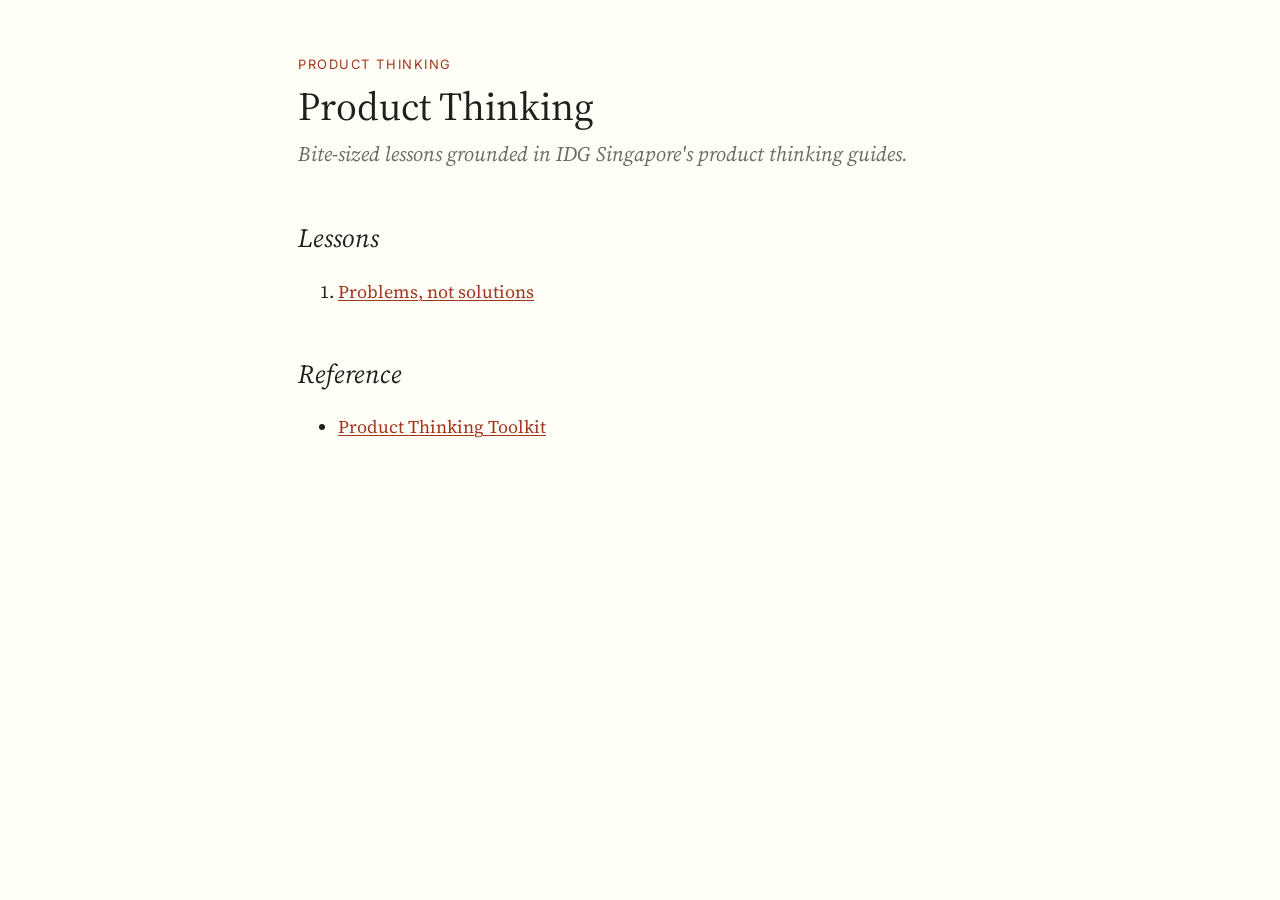
==== index.html @ 07006e02 "Add index page for GitHub Pages Co-Authored-By: Claude Opus 5.5 (1M context) <noreply@anthropic.com>" ====
<!doctype html>
<html lang="en">
<head>
<meta charset="utf-8">
<meta name="viewport" content="width=device-width, initial-scale=1">
<title>Product Thinking</title>
<link rel="stylesheet" href="assets/style.css">
</head>
<body>
<main>
<p class="kicker">Product Thinking</p>
<h1>Product Thinking</h1>
<p class="subtitle">Bite-sized lessons grounded in IDG Singapore's product thinking guides.</p>

<h2>Lessons</h2>
<ol>
  <li><a href="lessons/0001-problems-not-solutions.html">Problems, not solutions</a></li>
</ol>

<h2>Reference</h2>
<ul>
  <li><a href="reference/toolkit.html">Product Thinking Toolkit</a></li>
</ul>
</main>
</body>
</html>
---- assets/style.css ----
/* Shared course stylesheet — Tufte-inspired. Every lesson and reference doc links this. */
@import url("https://fonts.googleapis.com/css2?family=Source+Serif+4:ital,opsz,wght@0,8..60,400;0,8..60,600;1,8..60,400&family=Inter:wght@400;600&display=swap");

:root {
  --bg: #fffff8;
  --ink: #1f1f1c;
  --muted: #6b6b63;
  --rule: #d9d6c8;
  --accent: #a3361f;      /* muted brick red */
  --accent-soft: #f4e6df;
  --good: #2e6b3a;
  --good-soft: #e3efe4;
  --bad: #9a2a2a;
  --bad-soft: #f5e1e1;
  --panel: #f5f3e8;
  --measure: 38rem;
}
@media (prefers-color-scheme: dark) {
  :root:not([data-theme="light"]) {
    --bg: #1b1a17; --ink: #e8e5da; --muted: #a09d91; --rule: #3a3833;
    --accent: #e08a6d; --accent-soft: #3a2a24; --good: #8cc59a; --good-soft: #22332a;
    --bad: #e39a9a; --bad-soft: #3a2424; --panel: #25241f;
  }
}
:root[data-theme="dark"] {
  --bg: #1b1a17; --ink: #e8e5da; --muted: #a09d91; --rule: #3a3833;
  --accent: #e08a6d; --accent-soft: #3a2a24; --good: #8cc59a; --good-soft: #22332a;
  --bad: #e39a9a; --bad-soft: #3a2424; --panel: #25241f;
}

* { box-sizing: border-box; }
html { font-size: 18px; }
body {
  margin: 0; background: var(--bg); color: var(--ink);
  font-family: "Source Serif 4", Georgia, serif; line-height: 1.6;
  padding: 3rem 16px 5rem;
}
main { max-width: var(--measure); margin: 0 auto; }

.kicker { font-family: Inter, system-ui, sans-serif; font-size: .72rem; letter-spacing: .12em;
  text-transform: uppercase; color: var(--accent); margin: 0 0 .5rem; }
h1 { font-weight: 400; font-size: 2.2rem; line-height: 1.15; margin: 0 0 .5rem; }
.subtitle { font-style: italic; color: var(--muted); font-size: 1.15rem; margin: 0 0 2rem; }
h2 { font-weight: 400; font-style: italic; font-size: 1.45rem; margin: 2.6rem 0 .6rem; }
h3 { font-weight: 600; font-size: 1rem; margin: 1.6rem 0 .3rem; }
p, li { hyphens: auto; }
a { color: var(--accent); text-decoration-thickness: 1px; text-underline-offset: 2px; }
hr { border: 0; border-top: 1px solid var(--rule); margin: 2.5rem 0; }
.muted { color: var(--muted); }
.small { font-size: .85rem; }

/* Meta strip */
.meta { font-family: Inter, system-ui, sans-serif; font-size: .78rem; color: var(--muted);
  display: flex; flex-wrap: wrap; gap: .4rem 1.2rem; border-top: 1px solid var(--rule);
  border-bottom: 1px solid var(--rule); padding: .6rem 0; margin-bottom: 2rem; }

/* Pull quote from a source */
blockquote { margin: 1.4rem 0; padding: 0 0 0 1.1rem; border-left: 3px solid var(--accent);
  font-style: italic; }
blockquote cite { display: block; font-style: normal; font-size: .8rem; color: var(--muted); margin-top: .3rem; }

/* Tables */
table { width: 100%; border-collapse: collapse; margin: 1.2rem 0; font-size: .92rem; }
th { text-align: left; font-weight: 600; border-bottom: 1.5px solid var(--ink); padding: .35rem .5rem .35rem 0; }
td { border-bottom: 1px solid var(--rule); padding: .45rem .5rem .45rem 0; vertical-align: top; }
.table-wrap { overflow-x: auto; }

/* Callouts */
.callout { background: var(--panel); border-radius: 4px; padding: 1rem 1.2rem; margin: 1.5rem 0; }
.callout > :first-child { margin-top: 0; } .callout > :last-child { margin-bottom: 0; }
.callout .label { font-family: Inter, system-ui, sans-serif; font-size: .7rem; letter-spacing: .1em;
  text-transform: uppercase; color: var(--accent); display: block; margin-bottom: .3rem; }

/* Numbered principles */
ol.principles { counter-reset: p; list-style: none; padding: 0; }
ol.principles li { counter-increment: p; position: relative; padding-left: 2.2rem; margin: .8rem 0; }
ol.principles li::before { content: counter(p); position: absolute; left: 0; top: -.1rem;
  font-size: 1.5rem; color: var(--accent); font-style: italic; }

/* Buttons (quiz/reveal) */
button, .btn { font-family: Inter, system-ui, sans-serif; font-size: .85rem; cursor: pointer;
  background: transparent; color: var(--ink); border: 1px solid var(--rule); border-radius: 4px;
  padding: .45rem .9rem; }
button:hover { border-color: var(--ink); }
button:focus-visible { outline: 2px solid var(--accent); outline-offset: 2px; }

/* Quiz */
.quiz { border-top: 1px solid var(--rule); padding: 1rem 0; }
.quiz .q { margin: 0 0 .6rem; }
.quiz .choices { display: flex; flex-wrap: wrap; gap: .5rem; }
.quiz button.correct { background: var(--good-soft); border-color: var(--good); color: var(--good); }
.quiz button.wrong { background: var(--bad-soft); border-color: var(--bad); color: var(--bad); }
.quiz .feedback { font-size: .9rem; margin: .6rem 0 0; min-height: 1em; }
.quiz .feedback:empty { display: none; }
.score { font-family: Inter, system-ui, sans-serif; font-size: .85rem; color: var(--muted); }

/* Reveal (write-then-compare) */
.reveal textarea { width: 100%; min-height: 6rem; font: inherit; font-size: .95rem; padding: .6rem;
  background: var(--bg); color: var(--ink); border: 1px solid var(--rule); border-radius: 4px; }
.reveal .answer { display: none; margin-top: 1rem; }
.reveal.open .answer { display: block; }

/* Nav footer */
.nav { font-family: Inter, system-ui, sans-serif; font-size: .82rem; display: flex; justify-content: space-between;
  gap: 1rem; flex-wrap: wrap; margin-top: 3rem; border-top: 1px solid var(--rule); padding-top: 1rem; }

@media print {
  body { background: #fff; color: #000; padding: 0; font-size: 11pt; }
  button, .reveal textarea, .nav { display: none !important; }
  .reveal .answer { display: block !important; }
  a { color: #000; }
  .callout { border: 1px solid #ccc; background: none; }
}
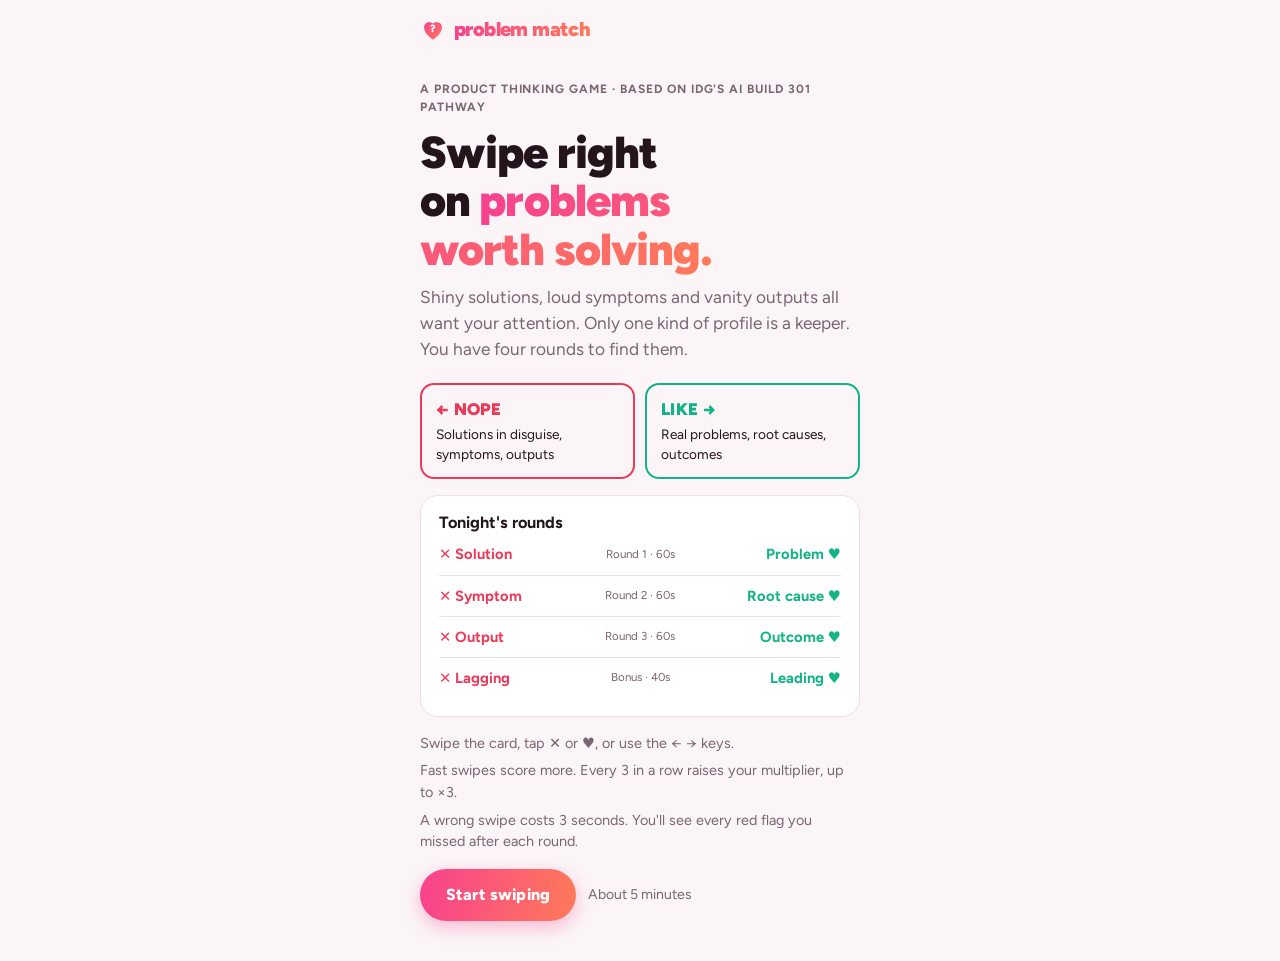
==== commit d5f8489f: "Publish Problem Match game as the GitHub Pages front page Co-Authored-By: Claude Opus 5.5 (1M contex" ====
--- a/index.html
+++ b/index.html
@@ -2,25 +2,663 @@
 <html lang="en">
 <head>
 <meta charset="utf-8">
-<meta name="viewport" content="width=device-width, initial-scale=1">
-<title>Product Thinking</title>
-<link rel="stylesheet" href="assets/style.css">
+<meta name="viewport" content="width=device-width,initial-scale=1,viewport-fit=cover">
+<title>Problem Match</title>
+<link rel="preconnect" href="https://fonts.googleapis.com">
+<link rel="preconnect" href="https://fonts.gstatic.com" crossorigin>
+<link rel="stylesheet" href="https://fonts.googleapis.com/css2?family=Figtree:ital,wght@0,400;0,500;0,700;0,800;0,900;1,800;1,900&display=swap">
+<style>
+:root{color-scheme:light;box-sizing:border-box;padding-top:env(safe-area-inset-top,0px);padding-bottom:env(safe-area-inset-bottom,0px)}
+html{scroll-padding-top:env(safe-area-inset-top,0px)}
+body{margin:0;padding:0}
+img{max-width:100%}
+[hidden]:not([hidden=until-found i]){display:none!important}
+</style>
+<style>
+:root{
+  --bg:#FBF5F7; --surface:#FFFFFF; --ink:#24141C; --muted:#7A6570; --rule:#EFDFE5;
+  --brand1:#F7418F; --brand2:#FF7A59; --on-brand:#FFFFFF;
+  --nope:#EB3B5A; --like:#12B386;
+  --shadow:0 2px 6px rgba(60,20,40,.08), 0 16px 36px rgba(60,20,40,.14);
+  --btn-bg:#FFFFFF;
+  --font:"Figtree", "Segoe UI", system-ui, -apple-system, sans-serif;
+}
+@media (prefers-color-scheme: dark){
+  :root:not([data-theme="light"]){
+    color-scheme:dark;
+    --bg:#140D12; --surface:#201720; --ink:#F5EAF0; --muted:#B49DA9; --rule:#382833;
+    --nope:#FF6680; --like:#3DDBA8;
+    --shadow:0 2px 6px rgba(0,0,0,.35), 0 16px 36px rgba(0,0,0,.45);
+    --btn-bg:#261C25;
+  }
+}
+:root[data-theme="dark"]{
+  color-scheme:dark;
+  --bg:#140D12; --surface:#201720; --ink:#F5EAF0; --muted:#B49DA9; --rule:#382833;
+  --nope:#FF6680; --like:#3DDBA8;
+  --shadow:0 2px 6px rgba(0,0,0,.35), 0 16px 36px rgba(0,0,0,.45);
+  --btn-bg:#261C25;
+}
+
+*{box-sizing:border-box}
+html,body{min-height:100%}
+body{background:var(--bg); color:var(--ink); font-family:var(--font); font-size:16px; line-height:1.5; padding-inline:16px}
+.app{max-width:440px; margin:0 auto; padding-block:14px 40px; display:grid; gap:14px}
+h1,h2,h3{line-height:1.08; margin:0; text-wrap:balance; letter-spacing:-.02em}
+h1{font-size:clamp(2.1rem,8.5vw,2.8rem); font-weight:900}
+h2{font-size:clamp(1.6rem,6.5vw,2rem); font-weight:800}
+h3{font-size:1.02rem; font-weight:700; letter-spacing:0}
+p{margin:0}
+a{color:var(--brand1)}
+button{font:inherit; cursor:pointer; color:inherit}
+:focus-visible{outline:3px solid var(--brand1); outline-offset:3px}
+.muted{color:var(--muted)}
+.grad-text{background:linear-gradient(100deg,var(--brand1),var(--brand2)); -webkit-background-clip:text; background-clip:text; color:transparent}
+.eyebrow{font-size:.75rem; font-weight:700; letter-spacing:.08em; text-transform:uppercase; color:var(--muted)}
+
+.btn{border:0; background:linear-gradient(100deg,var(--brand1),var(--brand2)); color:var(--on-brand); padding:14px 26px; border-radius:999px; font-weight:800; font-size:1rem; letter-spacing:.01em; box-shadow:0 6px 18px color-mix(in srgb, var(--brand1) 35%, transparent)}
+.btn.ghost{background:transparent; color:var(--brand1); box-shadow:none; border:2px solid var(--brand1); padding:12px 22px}
+.row{display:flex; gap:12px; flex-wrap:wrap; align-items:center}
+
+/* ---------- top bar ---------- */
+.topbar{display:flex; align-items:center; justify-content:space-between; gap:10px}
+.logo{display:flex; align-items:center; gap:8px; font-weight:900; font-size:1.25rem; letter-spacing:-.03em}
+.logo svg{width:26px; height:26px; flex:none}
+.hud-stats{display:flex; gap:12px; font-size:.85rem; font-variant-numeric:tabular-nums; color:var(--muted); font-weight:500}
+.hud-stats b{color:var(--ink); font-weight:800}
+.streak.hot b{color:var(--brand1)}
+.hud{display:grid; gap:8px}
+.hud-round{font-size:.82rem; font-weight:700; color:var(--muted)}
+.timer{height:5px; background:var(--rule); border-radius:999px; overflow:hidden}
+.timer i{display:block; height:100%; width:100%; background:linear-gradient(90deg,var(--brand1),var(--brand2)); transform-origin:left}
+.timer.low i{background:var(--nope)}
+
+/* ---------- screens ---------- */
+.screen{display:grid; gap:16px}
+.panel{background:var(--surface); border:1px solid var(--rule); border-radius:18px; padding:18px; display:grid; gap:12px}
+
+.splash{display:grid; gap:12px; padding-block:22px 4px}
+.splash .lede{font-size:1.08rem; color:var(--muted)}
+.howto{display:grid; grid-template-columns:1fr 1fr; gap:10px}
+.howto div{border-radius:14px; padding:12px 14px; display:grid; gap:2px; border:2px solid currentColor}
+.howto .n{color:var(--nope)} .howto .l{color:var(--like)}
+.howto b{font-weight:900; font-size:1.05rem; letter-spacing:.02em}
+.howto span{color:var(--ink); font-size:.85rem}
+.pairs{list-style:none; margin:0; padding:0; display:grid}
+.pairs li{display:grid; grid-template-columns:1fr auto 1fr; gap:8px; align-items:center; padding:9px 0; border-top:1px solid var(--rule); font-size:.92rem}
+.pairs li:first-child{border-top:0; padding-top:0}
+.pairs .nv{color:var(--nope); font-weight:700}
+.pairs .lv{color:var(--like); font-weight:700; text-align:right}
+.pairs .t{font-size:.72rem; color:var(--muted); text-align:center; white-space:nowrap}
+.rules{list-style:none; margin:0; padding:0; display:grid; gap:6px; font-size:.9rem; color:var(--muted)}
+
+.intro{display:grid; gap:12px; padding-block:10px 0}
+.sides{display:grid; grid-template-columns:1fr 1fr; gap:10px}
+.side{border-radius:16px; padding:14px; display:grid; gap:4px; border:2px solid currentColor}
+.side.n{color:var(--nope)} .side.l{color:var(--like)}
+.side .k{font-size:.72rem; font-weight:800; letter-spacing:.1em}
+.side b{font-size:1.2rem; font-weight:900}
+.side span{color:var(--ink); font-size:.86rem}
+.context{font-size:.92rem; padding:10px 14px; border-radius:14px; background:var(--surface); border:1px dashed var(--rule)}
+
+/* ---------- deck + profile cards ---------- */
+.deck{position:relative; height:clamp(380px, 62vh, 480px); touch-action:pan-y}
+.card{position:absolute; inset:0; border-radius:20px; overflow:hidden; box-shadow:var(--shadow); user-select:none; -webkit-user-select:none; background:#2a1a24; color:#fff}
+.card.next{transform:scale(.95) translateY(12px); filter:brightness(.85)}
+.card.top{cursor:grab; will-change:transform}
+.card.top.dragging{cursor:grabbing}
+.photo{position:absolute; inset:0}
+.photo .emoji{position:absolute; left:50%; top:34%; transform:translate(-50%,-50%); font-size:clamp(88px, 26vw, 120px); line-height:1; filter:drop-shadow(0 10px 18px rgba(0,0,0,.25))}
+.photo::after{content:""; position:absolute; inset:0; background:radial-gradient(120% 70% at 50% 25%, rgba(255,255,255,.18), transparent 60%)}
+.bars{position:absolute; top:10px; left:12px; right:12px; display:flex; gap:4px; z-index:2}
+.bars i{flex:1; height:3px; border-radius:2px; background:rgba(255,255,255,.35)}
+.bars i.on{background:#fff}
+.info{position:absolute; left:0; right:0; bottom:0; padding:60px 18px 18px; background:linear-gradient(to top, rgba(18,8,14,.92) 0%, rgba(18,8,14,.78) 55%, rgba(18,8,14,0) 100%); display:grid; gap:6px; z-index:1}
+.info .name{font-size:clamp(1.5rem,6.2vw,1.85rem); font-weight:900; letter-spacing:-.02em; line-height:1.1; text-wrap:balance}
+.info .job{font-size:.88rem; font-weight:500; opacity:.88; display:flex; gap:6px; align-items:center}
+.info .job svg{width:14px; height:14px; flex:none; opacity:.9}
+.info .bio{font-size:1rem; line-height:1.4}
+.tags{display:flex; flex-wrap:wrap; gap:6px; margin-top:2px}
+.tags span{font-size:.75rem; font-weight:700; padding:3px 9px; border-radius:999px; background:rgba(255,255,255,.16); border:1px solid rgba(255,255,255,.22)}
+.stamp{position:absolute; top:44px; z-index:3; display:grid; justify-items:center; font-weight:900; font-size:2.2rem; letter-spacing:.06em; border:4px solid currentColor; border-radius:10px; padding:0 12px 4px; line-height:1.1; opacity:0; pointer-events:none; background:rgba(0,0,0,.1)}
+.stamp small{font-size:.7rem; letter-spacing:.12em; text-transform:uppercase; font-weight:800}
+.stamp.like{left:20px; color:#3DEBB0; transform:rotate(-14deg)}
+.stamp.nope{right:20px; color:#FF5C7A; transform:rotate(14deg)}
+
+.match{position:absolute; inset:0; z-index:4; display:grid; place-items:center; pointer-events:none; opacity:0; transition:opacity .15s}
+.match.show{opacity:1}
+.match div{text-align:center; transform:scale(.9); transition:transform .3s cubic-bezier(.3,1.6,.5,1)}
+.match.show div{transform:scale(1)}
+.match b{display:block; font-size:clamp(2.4rem,11vw,3.4rem); font-weight:900; font-style:italic; letter-spacing:-.03em; line-height:1; background:linear-gradient(100deg,#FFD1E3,#fff 40%,#FFD9C9); -webkit-background-clip:text; background-clip:text; color:transparent; filter:drop-shadow(0 4px 14px rgba(247,65,143,.6))}
+.match span{display:inline-block; margin-top:8px; font-weight:800; color:#fff; background:linear-gradient(100deg,var(--brand1),var(--brand2)); padding:4px 12px; border-radius:999px; font-size:.9rem; font-variant-numeric:tabular-nums}
+.match-bg{position:absolute; inset:0; border-radius:20px; background:rgba(20,8,14,.55)}
+
+.toast{position:absolute; left:50%; top:14px; transform:translate(-50%,-6px); z-index:5; font-size:.9rem; font-weight:800; padding:8px 14px; border-radius:999px; background:var(--surface); box-shadow:var(--shadow); white-space:nowrap; opacity:0; transition:opacity .15s, transform .25s; font-variant-numeric:tabular-nums}
+.toast.show{opacity:1; transform:translate(-50%,0)}
+.toast.good{color:var(--like)} .toast.bad{color:var(--nope)}
+
+.actions{display:flex; justify-content:center; align-items:center; gap:28px; padding-top:4px}
+.round-btn{width:68px; height:68px; border-radius:50%; border:0; background:var(--btn-bg); box-shadow:var(--shadow); display:grid; place-items:center; transition:transform .12s}
+.round-btn:active{transform:scale(.92)}
+.round-btn svg{width:30px; height:30px}
+.round-btn.n{color:var(--nope)} .round-btn.l{color:var(--like)}
+.act{display:grid; justify-items:center; gap:6px}
+.act small{font-size:.75rem; font-weight:800; letter-spacing:.04em}
+.act.n small{color:var(--nope)} .act.l small{color:var(--like)}
+
+/* ---------- summary / final ---------- */
+.stats{display:grid; grid-template-columns:repeat(3,1fr); gap:10px}
+.stat{background:var(--surface); border:1px solid var(--rule); border-radius:16px; padding:12px; display:grid; gap:0}
+.stat .eyebrow{font-size:.66rem}
+.stat b{font-size:1.5rem; font-weight:900; font-variant-numeric:tabular-nums}
+.lesson{font-size:.98rem; padding:14px 16px; border-radius:16px; background:color-mix(in srgb, var(--brand1) 9%, var(--surface)); border:1px solid color-mix(in srgb, var(--brand1) 25%, var(--rule))}
+.review-group{display:grid; gap:0}
+.review-group h3{padding-bottom:8px}
+.review-group h3 small{display:block; font-weight:500; font-size:.82rem; color:var(--muted)}
+.review{list-style:none; margin:0; padding:0; display:grid}
+.review li{display:grid; grid-template-columns:40px 1fr; gap:4px 12px; padding:10px 0; border-top:1px solid var(--rule)}
+.review .av{grid-row:span 3; width:40px; height:40px; border-radius:50%; display:grid; place-items:center; font-size:20px}
+.review .q{font-weight:800}
+.review .a{font-size:.78rem; font-weight:800}
+.review .a.like{color:var(--like)} .review .a.nope{color:var(--nope)}
+.review .w{font-size:.88rem; color:var(--muted)}
+.verdict{display:grid; gap:8px; padding-block:16px 0}
+.verdict .quip{font-size:1.05rem; color:var(--muted)}
+.learned{list-style:none; margin:0; padding:0; display:grid; gap:12px}
+.learned li{display:grid; gap:2px; font-size:.92rem}
+footer{font-size:.8rem; color:var(--muted); padding-top:12px; border-top:1px solid var(--rule)}
+
+@media (prefers-reduced-motion:reduce){ *{transition:none!important; animation:none!important} }
+</style>
 </head>
 <body>
-<main>
-<p class="kicker">Product Thinking</p>
-<h1>Product Thinking</h1>
-<p class="subtitle">Bite-sized lessons grounded in IDG Singapore's product thinking guides.</p>
-
-<h2>Lessons</h2>
-<ol>
-  <li><a href="lessons/0001-problems-not-solutions.html">Problems, not solutions</a></li>
-</ol>
-
-<h2>Reference</h2>
-<ul>
-  <li><a href="reference/toolkit.html">Product Thinking Toolkit</a></li>
-</ul>
-</main>
+
+<div class="app">
+  <div class="topbar">
+    <span class="logo">
+      <svg viewBox="0 0 32 32" aria-hidden="true"><defs><linearGradient id="lg" x1="0" y1="0" x2="1" y2="1"><stop offset="0" stop-color="#F7418F"/><stop offset="1" stop-color="#FF7A59"/></linearGradient></defs><path fill="url(#lg)" d="M16 29s-11-6.7-11-15a6.5 6.5 0 0 1 11-4.7A6.5 6.5 0 0 1 27 14c0 8.3-11 15-11 15z"/><text x="16" y="20" text-anchor="middle" font-family="Figtree, sans-serif" font-weight="900" font-size="13" fill="#fff">?</text></svg>
+      <span class="grad-text">problem match</span>
+    </span>
+    <span class="hud-stats" id="hudStats" hidden><span>Score <b id="hudScore">0</b></span><span class="streak" id="hudStreak">Streak <b>0</b></span></span>
+  </div>
+
+  <div class="hud" id="hud" hidden>
+    <span class="hud-round" id="hudRound"></span>
+    <div class="timer" id="timer"><i id="timerBar"></i></div>
+  </div>
+
+  <!-- TITLE -->
+  <section class="screen" id="s-title">
+    <div class="splash">
+      <span class="eyebrow">A product thinking game · based on IDG's AI Build 301 pathway</span>
+      <h1>Swipe right on <span class="grad-text">problems worth solving.</span></h1>
+      <p class="lede">Shiny solutions, loud symptoms and vanity outputs all want your attention. Only one kind of profile is a keeper. You have four rounds to find them.</p>
+    </div>
+    <div class="howto">
+      <div class="n"><b>← NOPE</b><span>Solutions in disguise, symptoms, outputs</span></div>
+      <div class="l"><b>LIKE →</b><span>Real problems, root causes, outcomes</span></div>
+    </div>
+    <div class="panel">
+      <h3>Tonight's rounds</h3>
+      <ul class="pairs" id="pairs"></ul>
+    </div>
+    <ul class="rules">
+      <li>Swipe the card, tap ✕ or ♥, or use the ← → keys.</li>
+      <li>Fast swipes score more. Every 3 in a row raises your multiplier, up to ×3.</li>
+      <li>A wrong swipe costs 3 seconds. You'll see every red flag you missed after each round.</li>
+    </ul>
+    <div class="row"><button class="btn" id="startBtn" type="button">Start swiping</button><span class="muted" style="font-size:.88rem">About 5 minutes</span></div>
+  </section>
+
+  <!-- ROUND INTRO -->
+  <section class="screen" id="s-intro" hidden>
+    <div class="intro">
+      <span class="eyebrow" id="introKicker"></span>
+      <h2 id="introTitle"></h2>
+      <p id="introBrief"></p>
+      <p class="context" id="introContext" hidden></p>
+    </div>
+    <div class="sides">
+      <div class="side n"><span class="k">← NOPE</span><b id="introN"></b><span id="introNd"></span></div>
+      <div class="side l"><span class="k">LIKE →</span><b id="introL"></b><span id="introLd"></span></div>
+    </div>
+    <div class="row"><button class="btn" id="goBtn" type="button">Show me profiles</button><span class="muted" id="introTime" style="font-size:.88rem"></span></div>
+  </section>
+
+  <!-- PLAY -->
+  <section class="screen" id="s-play" hidden>
+    <div class="deck" id="deck">
+      <div class="match" id="match" aria-hidden="true"><span class="match-bg"></span><div><b>It's a match!</b><span id="matchPts"></span></div></div>
+      <div class="toast" id="toast" aria-live="polite"></div>
+    </div>
+    <div class="actions">
+      <div class="act n">
+        <button class="round-btn n" id="chooseL" type="button" aria-label="Nope">
+          <svg viewBox="0 0 24 24" fill="none" stroke="currentColor" stroke-width="3.2" stroke-linecap="round"><path d="M6 6l12 12M18 6L6 18"/></svg>
+        </button>
+        <small id="btnL"></small>
+      </div>
+      <div class="act l">
+        <button class="round-btn l" id="chooseR" type="button" aria-label="Like">
+          <svg viewBox="0 0 24 24" fill="currentColor"><path d="M12 21s-8.5-5.2-8.5-11.2A4.8 4.8 0 0 1 12 6.6a4.8 4.8 0 0 1 8.5 3.2C20.5 15.8 12 21 12 21z"/></svg>
+        </button>
+        <small id="btnR"></small>
+      </div>
+    </div>
+  </section>
+
+  <!-- SUMMARY -->
+  <section class="screen" id="s-summary" hidden>
+    <div class="intro">
+      <span class="eyebrow" id="sumKicker"></span>
+      <h2 id="sumTitle"></h2>
+    </div>
+    <div class="stats">
+      <div class="stat"><span class="eyebrow">Score</span><b id="sumScore">0</b></div>
+      <div class="stat"><span class="eyebrow">Correct</span><b id="sumCorrect">0</b></div>
+      <div class="stat"><span class="eyebrow">Best streak</span><b id="sumStreak">0</b></div>
+    </div>
+    <p class="lesson" id="sumLesson"></p>
+    <div class="panel" id="sumReview"></div>
+    <div class="row"><button class="btn" id="nextBtn" type="button">Next round</button></div>
+  </section>
+
+  <!-- FINAL -->
+  <section class="screen" id="s-final" hidden>
+    <div class="verdict">
+      <span class="eyebrow">Your dating profile says</span>
+      <h1 class="grad-text" id="rankTitle"></h1>
+      <p class="quip" id="rankQuip"></p>
+    </div>
+    <div class="stats">
+      <div class="stat"><span class="eyebrow">Total</span><b id="finScore">0</b></div>
+      <div class="stat"><span class="eyebrow">Accuracy</span><b id="finAcc">0%</b></div>
+      <div class="stat"><span class="eyebrow">Your best</span><b id="finBest">0</b></div>
+    </div>
+    <div class="row"><button class="btn" id="againBtn" type="button">Swipe again</button><span class="muted" style="font-size:.88rem">New shuffle every game</span></div>
+    <div class="panel">
+      <h3>What you were really looking for</h3>
+      <ul class="learned">
+        <li><b>Problems before solutions.</b><span class="muted">Requests often arrive as a tool. Ask what problem it solves, and for whom, before anything gets built. <a href="https://www.idg.gov.sg/guides-and-resources/productthinking1/">IDG module 1</a></span></li>
+        <li><b>A cause you can act on.</b><span class="muted">Keep asking why until you reach a cause within your control and closely tied to the outcome. <a href="https://www.idg.gov.sg/guides-and-resources/productthinking2/">Start with the whys</a></span></li>
+        <li><b>Outcomes over outputs.</b><span class="muted">Measure what changed for people. Pair leading indicators (early signals) with lagging ones (the result). <a href="https://www.idg.gov.sg/guides-and-resources/productthinking4/">Metrics</a></span></li>
+      </ul>
+    </div>
+    <footer>An unofficial parody game based on the <a href="https://www.idg.gov.sg/product-thinking/">Product Thinking learning pathway</a> from Singapore's Institute of Digital Government. All profiles, characters and figures are made up for teaching.</footer>
+  </section>
+</div>
+
+<script>
+(function(){
+  // a: "r" = LIKE (the product-thinking answer), "l" = NOPE
+  var ROUNDS = [
+    {
+      title: "Problem or solution?",
+      brief: "Solutions are charming on a first date. They're confident and they have a launch date. Swipe right only on real problems: a specific person, something going wrong.",
+      nope: { key: "Solution", pl: "Solutions", desc: "Names a thing to build or buy" },
+      like: { key: "Problem", pl: "Problems", desc: "Says what's going wrong, and for whom" },
+      lesson: "A solution-shaped request isn't necessarily a bad match. It just hasn't told you the problem yet. Ask “what problem does this solve, and for whom?” before you commit.",
+      time: 60,
+      cards: [
+        { n: "GenAI Chatbot", job: "Pitched by the Director, fresh from a conference", bio: "Looking for users. Any users, really. Must be live by Q3.", tags: ["#innovation","#urgent","#AI"], e: "🤖", a: "l", why: "It names a tool and a deadline, but not what's going wrong for users." },
+        { n: "The Dashboard", job: "Requested by the Minister's office", bio: "I'll put all your data on one screen. Which data? We'll figure it out.", tags: ["#visibility","#KPIs"], e: "📊", a: "l", why: "A dashboard is an answer. What decision can't someone make today?" },
+        { n: "End-to-End Platform", job: "Vendor · 5-year contract", bio: "I can digitalise your entire workflow. So, what's your workflow?", tags: ["#synergy","#transformation"], e: "🧩", a: "l", why: "A pitch looking for a problem." },
+        { n: "Pothole App", job: "The Deputy Director's idea", bio: "Residents will love reporting potholes on me. Probably.", tags: ["#citizenfirst","#mobile"], e: "🚧", a: "l", why: "Could be right, but is the problem slow reporting, slow repairs, or something else?" },
+        { n: "Microservices", job: "The IT architect's favourite", bio: "Let's break everything into small pieces. Trust me.", tags: ["#scalable","#modern"], e: "⚙️", a: "l", why: "An architecture choice still needs a problem to justify it." },
+        { n: "QR Code on Every Letter", job: "Senior Director", bio: "Scan me. Then… well, just scan me.", tags: ["#quickwin"], e: "🔳", a: "l", why: "A mechanism. What should people be able to do that they can't today?" },
+        { n: "Agency AI Strategy", job: "Mandated for every agency this year", bio: "60 pages, zero users. Looking for a problem to justify me.", tags: ["#mandate","#AI"], e: "📑", a: "l", why: "A deliverable. What should AI actually make better?" },
+        { n: "Seniors on Hold", job: "Reported by the call-centre lead", bio: "We wait 25 minutes on the hotline just to check our application status.", tags: ["#seniors","#measurable"], e: "☎️", a: "r", why: "A specific group with a specific, measurable pain." },
+        { n: "Triple Data Entry", job: "Frontline officer", bio: "I retype the same details from PDFs into three different systems.", tags: ["#frontline","#rework"], e: "⌨️", a: "r", why: "A clear user with a concrete problem, and many possible fixes." },
+        { n: "Low Rebate Uptake", job: "Policy officer", bio: "Only 40% of eligible households have applied for the rebate.", tags: ["#policygap","#data"], e: "🏠", a: "r", why: "A gap between intent and reality, with a number attached." },
+        { n: "Incomplete Applications", job: "Ops manager", bio: "One in five comes back incomplete, adding two weeks each time.", tags: ["#ops","#delays"], e: "📮", a: "r", why: "A measurable problem with a clear cost." },
+        { n: "Confused Parents", job: "From a survey of 800 parents", bio: "We don't know which schemes we qualify for.", tags: ["#families","#evidence"], e: "👪", a: "r", why: "A user need, backed by evidence." },
+        { n: "Abandoned Grant Form", job: "Grants team", bio: "Most applicants give up at the page asking for audited accounts.", tags: ["#SMEs","#dropoff"], e: "📝", a: "r", why: "A specific drop-off point. Now you can ask why." }
+      ]
+    },
+    {
+      title: "Symptom or root cause?",
+      brief: "Symptoms are loud and hard to ignore. Swipe right on root causes: why it's happening, and something your team can actually change. Each profile belongs to a small investigation.",
+      nope: { key: "Symptom", pl: "Symptoms", desc: "What people see or complain about" },
+      like: { key: "Root cause", pl: "Root causes", desc: "Why it happens, and something you can change" },
+      lesson: "The Five Whys takes you from symptom to cause. Stop at a cause that is within your control and closely tied to the outcome. If the answer blames users, you stopped asking too early.",
+      time: 60,
+      cards: [
+        { n: "3,000 Calls a Week", job: "Case: hotline overload", bio: "Everyone keeps asking “where's my application?”", tags: ["#loud","#visible"], e: "📞", a: "l", why: "What people see. Why are they calling?" },
+        { n: "No Status Updates", job: "Case: hotline overload", bio: "Applicants hear nothing at all after they hit submit.", tags: ["#fixable"], e: "🔕", a: "r", why: "It explains the calls, and your team can fix it." },
+        { n: "1 in 5 Sent Back", job: "Case: returned forms", bio: "Officers keep returning applications. Every. Single. Day.", tags: ["#rework"], e: "🔁", a: "l", why: "The visible effect. Why are they incomplete?" },
+        { n: "Docs Listed Last", job: "Case: returned forms", bio: "The form only reveals the required documents on its final page.", tags: ["#design"], e: "📄", a: "r", why: "A design decision you can change, directly tied to the outcome." },
+        { n: "40% Uptake", job: "Case: low rebate uptake", bio: "Most eligible households never applied.", tags: ["#headline"], e: "📉", a: "l", why: "The headline problem, not its cause." },
+        { n: "Stale Addresses", job: "Case: low rebate uptake", bio: "Eligibility letters go to addresses that are years out of date.", tags: ["#data"], e: "📬", a: "r", why: "A specific, fixable reason people never heard about the rebate." },
+        { n: "Empty Clinic Slots", job: "Case: clinic no-shows", bio: "A quarter of polyclinic appointments are missed.", tags: ["#waste"], e: "🩺", a: "l", why: "What the clinic sees. Why do patients miss them?" },
+        { n: "One Early Reminder", job: "Case: clinic no-shows", bio: "The only reminder goes out three weeks before the appointment.", tags: ["#cheapfix"], e: "⏰", a: "r", why: "It explains the forgetting, and it's cheap to change." },
+        { n: "60-Day Approvals", job: "Case: slow grants", bio: "Grant decisions take two months on average.", tags: ["#slow"], e: "⏳", a: "l", why: "A symptom. Where does the time go?" },
+        { n: "Triple Sign-off", job: "Case: slow grants", bio: "Three officers must approve every grant, even the $500 ones.", tags: ["#process"], e: "✍️", a: "r", why: "A process rule you can revisit, directly behind the delay." },
+        { n: "Constant Overtime", job: "Case: late nights", bio: "Case officers are working late every week.", tags: ["#tired"], e: "🌙", a: "l", why: "A symptom with many possible causes." },
+        { n: "Two Disconnected Systems", job: "Case: late nights", bio: "Case notes get typed into two systems that don't talk to each other.", tags: ["#integration"], e: "🔌", a: "r", why: "A concrete cause of the extra hours." },
+        { n: "“Confusing” Website", job: "Case: website feedback", bio: "Users keep saying it's confusing. Confusing how? Unclear.", tags: ["#vibes"], e: "🌀", a: "l", why: "A feeling, not a reason. Confusing how?" },
+        { n: "Org-Chart Navigation", job: "Case: website feedback", bio: "Pages are organised by department, not by what users want to do.", tags: ["#structure"], e: "🗂️", a: "r", why: "A structural cause you can redesign." },
+        { n: "Users Who Don't Read", job: "Case: unread letters", bio: "Residents just don't read their letters. It's their fault, obviously.", tags: ["#blame","#redflag"], e: "🙈", a: "l", why: "Blaming users ends the whys too soon. Why don't they read the letters?" }
+      ]
+    },
+    {
+      title: "Output or outcome?",
+      brief: "It's review season and everyone looks great in their quarterly report. Swipe right on outcomes: real change for the people who had the problem.",
+      nope: { key: "Output", pl: "Outputs", desc: "Something the team delivered" },
+      like: { key: "Outcome", pl: "Outcomes", desc: "A change for the people with the problem" },
+      lesson: "Outputs are easy to count and fully in your control, but they don't show that anything got better. Chase the outcome, and treat each output as a bet on it.",
+      time: 60,
+      cards: [
+        { n: "The New Portal", job: "Launched in March", bio: "I went live. Isn't that enough?", tags: ["#launched"], e: "🚀", a: "l", why: "A delivery. Did applying get any easier?" },
+        { n: "200 Officers Trained", job: "Training update", bio: "Everyone sat through all 84 slides.", tags: ["#capability"], e: "🎓", a: "l", why: "Activity completed. Are cases handled any better?" },
+        { n: "14 Features Shipped", job: "Team retro", bio: "Velocity is my love language.", tags: ["#agile"], e: "📦", a: "l", why: "Velocity isn't value." },
+        { n: "60-Page Strategy", job: "Strategy office", bio: "Beautifully formatted. Rarely opened.", tags: ["#vision"], e: "📘", a: "l", why: "A document. Its outcomes are still to come." },
+        { n: "4 Data Integrations", job: "Tech update", bio: "I'm connected to everyone.", tags: ["#APIs"], e: "🔗", a: "l", why: "An enabler. It only matters if it cuts re-entry or errors." },
+        { n: "12 Workshops", job: "Engagement log", bio: "So. Many. Sticky notes.", tags: ["#cocreation"], e: "🗒️", a: "l", why: "Effort, not effect." },
+        { n: "99.9% Uptime", job: "Ops dashboard", bio: "Always available. Not always helpful.", tags: ["#reliable"], e: "🟢", a: "l", why: "Good hygiene, but a service can be up all year and help nobody." },
+        { n: "Apply in 12 Minutes", job: "Was 40 minutes", bio: "The median time to apply is down by 70%.", tags: ["#timesaved"], e: "⏱️", a: "r", why: "A measured change in what applicants experience." },
+        { n: "Half the Status Calls", job: "Hotline data", bio: "People are finding answers without having to call.", tags: ["#selfserve"], e: "📴", a: "r", why: "A change in behaviour: people no longer need help." },
+        { n: "Only 6% Returned", job: "Was 20%", bio: "Far fewer applications bounce back for missing documents.", tags: ["#fewererrors"], e: "✅", a: "r", why: "Less rework for staff and faster help for families." },
+        { n: "71% Uptake", job: "Was 40%", bio: "More eligible households are getting support.", tags: ["#impact"], e: "📈", a: "r", why: "More of the right people are being helped." },
+        { n: "14% No-shows", job: "Was 25%", bio: "Patients are actually turning up.", tags: ["#health"], e: "🏥", a: "r", why: "Patients' behaviour changed." },
+        { n: "3-Week Grant Decisions", job: "Was 9 weeks", bio: "Businesses hear back three times faster.", tags: ["#SMEs"], e: "💼", a: "r", why: "Time saved for the people applying." }
+      ]
+    },
+    {
+      title: "Bonus: leading or lagging?",
+      brief: "You need both kinds of indicator in the long run. This sprint, you want early signals you can act on this week.",
+      context: "Goal: more eligible families get support, sooner.",
+      nope: { key: "Lagging", pl: "Lagging indicators", desc: "The result, known only after the fact" },
+      like: { key: "Leading", pl: "Leading indicators", desc: "An early signal you can act on now" },
+      lesson: "Lagging indicators tell you whether you won. Leading indicators tell you while there's still time to change course. Keep both, and link them into a chain.",
+      time: 40,
+      cards: [
+        { n: "Form Completion Rate", job: "Measured weekly", bio: "Moves within days of any change you make.", tags: ["#earlysignal"], e: "🧭", a: "r", why: "It moves within days of a change." },
+        { n: "Prefilled Fields", job: "Measured every release", bio: "Share of fields already filled in for returning applicants.", tags: ["#driver"], e: "🪄", a: "r", why: "An early driver of faster, error-free applications." },
+        { n: "SMS Click-throughs", job: "Measured daily", bio: "Clicks on “Check eligibility” from reminder texts.", tags: ["#outreach"], e: "💬", a: "r", why: "An early sign that outreach is working." },
+        { n: "Documents Page Drop-off", job: "Measured daily", bio: "Shows friction the moment it happens.", tags: ["#realtime"], e: "🚪", a: "r", why: "It shows friction as it happens." },
+        { n: "Days to First Payment", job: "Reported quarterly", bio: "Always tells you the truth, three months late.", tags: ["#result"], e: "💸", a: "l", why: "The result, measured after the fact." },
+        { n: "Families Supported", job: "Reported annually", bio: "The big number, once a year.", tags: ["#headline"], e: "🎯", a: "l", why: "The end result, counted after the year is over." },
+        { n: "Year-end Uptake", job: "Reported annually", bio: "Final score versus the eligible population.", tags: ["#final"], e: "🏁", a: "l", why: "The headline outcome, known late." },
+        { n: "Ombudsman Complaints", job: "Reported yearly", bio: "Shows up long after the damage is done.", tags: ["#toolate"], e: "📣", a: "l", why: "It surfaces long after the experience." }
+      ]
+    }
+  ];
+
+  var RANKS = [
+    { min: 95, title: "Chief Why Officer", quip: "No chatbot gets past you without a problem statement. You only date root causes, and the Director is slightly afraid of you." },
+    { min: 85, title: "Product Thinker", quip: "You can spot a solution in disguise across the open-plan office. A couple of smooth talkers still got through." },
+    { min: 70, title: "Why Asker", quip: "You're asking the right questions. Try asking them once more before you swipe right." },
+    { min: 50, title: "Requirements Taker", quip: "You'd build exactly what was asked for, on time and to spec. Whether it helped anyone is another story." },
+    { min: 0,  title: "Solutioneer", quip: "You matched with the GenAI Chatbot. It's been a whirlwind. Nobody knows what it does. Swipe again?" }
+  ];
+
+  var GRADS = [["#FF9A8B","#FF6A88"],["#F6D365","#FDA085"],["#A18CD1","#FBC2EB"],["#84FAB0","#8FD3F4"],["#FCCB90","#D57EEB"],["#E0C3FC","#8EC5FC"],["#FA709A","#FEE140"],["#43E97B","#38F9D7"],["#667EEA","#764BA2"],["#FF758C","#FF7EB3"],["#4FACFE","#00F2FE"],["#F093FB","#F5576C"]];
+  function gradFor(name){ var h = 0; for (var i = 0; i < name.length; i++) h = (h * 31 + name.charCodeAt(i)) >>> 0; var g = GRADS[h % GRADS.length]; return "linear-gradient(160deg," + g[0] + "," + g[1] + ")"; }
+
+  var BEST_KEY = "problem-match-best-v1";
+  var $ = function(id){ return document.getElementById(id); };
+  var reduceMotion = window.matchMedia && window.matchMedia("(prefers-reduced-motion: reduce)").matches;
+  var BRIEF = '<svg viewBox="0 0 24 24" fill="none" stroke="currentColor" stroke-width="2"><rect x="3" y="7" width="18" height="13" rx="2"/><path d="M9 7V5a2 2 0 0 1 2-2h2a2 2 0 0 1 2 2v2"/></svg>';
+
+  ROUNDS.forEach(function(r, i){
+    var li = document.createElement("li");
+    li.innerHTML = '<span class="nv"></span><span class="t"></span><span class="lv"></span>';
+    li.querySelector(".nv").textContent = "✕ " + r.nope.key;
+    li.querySelector(".t").textContent = (i === 3 ? "Bonus" : "Round " + (i + 1)) + " · " + r.time + "s";
+    li.querySelector(".lv").textContent = r.like.key + " ♥";
+    $("pairs").appendChild(li);
+  });
+
+  var S = null, R = null, rafId = 0, lastTs = 0, locked = false;
+  function newGame(){ S = { round: 0, total: 0, correct: 0 }; }
+
+  function show(id){
+    ["s-title","s-intro","s-play","s-summary","s-final"].forEach(function(s){ $(s).hidden = s !== id; });
+    var inGame = id === "s-play" || id === "s-intro" || id === "s-summary";
+    $("hud").hidden = !inGame; $("hudStats").hidden = !inGame;
+    window.scrollTo(0, 0);
+  }
+  function shuffle(a){ a = a.slice(); for (var i = a.length - 1; i > 0; i--){ var j = Math.floor(Math.random() * (i + 1)); var t = a[i]; a[i] = a[j]; a[j] = t; } return a; }
+  function roundLabel(i){ return i === 3 ? "Bonus round" : "Round " + (i + 1) + " of 3"; }
+
+  // ---------- intro ----------
+  function showIntro(){
+    var r = ROUNDS[S.round];
+    $("introKicker").textContent = roundLabel(S.round);
+    $("introTitle").textContent = r.title.replace("Bonus: ", "");
+    $("introBrief").textContent = r.brief;
+    $("introContext").hidden = !r.context; $("introContext").textContent = r.context || "";
+    $("introN").textContent = r.nope.pl; $("introNd").textContent = r.nope.desc;
+    $("introL").textContent = r.like.pl; $("introLd").textContent = r.like.desc;
+    $("introTime").textContent = r.cards.length + " profiles · " + r.time + " seconds";
+    $("hudRound").textContent = roundLabel(S.round) + " · " + r.title.replace("Bonus: ", "");
+    $("timerBar").style.transform = "scaleX(1)"; $("timer").classList.remove("low");
+    updateHud(0);
+    show("s-intro"); $("goBtn").focus();
+  }
+
+  // ---------- play ----------
+  function beginPlay(){
+    var r = ROUNDS[S.round];
+    R = { deck: shuffle(r.cards), pos: 0, score: 0, streak: 0, best: 0, time: r.time, results: [], shownAt: 0, running: true };
+    $("btnL").textContent = "NOPE · " + r.nope.key; $("btnR").textContent = "LIKE · " + r.like.key;
+    show("s-play");
+    renderCards();
+    lastTs = 0; cancelAnimationFrame(rafId); rafId = requestAnimationFrame(tick);
+  }
+
+  function tick(ts){
+    if (!R || !R.running) return;
+    if (!lastTs) lastTs = ts;
+    var dt = Math.min(0.1, (ts - lastTs) / 1000); lastTs = ts;
+    if (!document.hidden) R.time -= dt;
+    $("timerBar").style.transform = "scaleX(" + Math.max(0, R.time / ROUNDS[S.round].time) + ")";
+    $("timer").classList.toggle("low", R.time < 8);
+    if (R.time <= 0){ endRound(); return; }
+    rafId = requestAnimationFrame(tick);
+  }
+
+  function cardEl(card, idx, isTop){
+    var r = ROUNDS[S.round];
+    var el = document.createElement("div");
+    el.className = "card " + (isTop ? "top" : "next");
+    var bars = ""; for (var i = 0; i < R.deck.length; i++) bars += '<i' + (i <= idx ? ' class="on"' : '') + '></i>';
+    el.innerHTML =
+      '<div class="photo"><span class="emoji"></span></div>' +
+      '<div class="bars">' + bars + '</div>' +
+      (isTop ? '<span class="stamp like">LIKE<small></small></span><span class="stamp nope">NOPE<small></small></span>' : '') +
+      '<div class="info"><div class="name"></div><div class="job">' + BRIEF + '<span></span></div><p class="bio"></p><div class="tags"></div></div>';
+    el.querySelector(".photo").style.background = gradFor(card.n);
+    el.querySelector(".emoji").textContent = card.e;
+    el.querySelector(".name").textContent = card.n;
+    el.querySelector(".job span").textContent = card.job;
+    el.querySelector(".bio").textContent = "“" + card.bio + "”";
+    var tags = el.querySelector(".tags");
+    card.tags.forEach(function(t){ var s = document.createElement("span"); s.textContent = t; tags.appendChild(s); });
+    if (isTop){
+      el.querySelector(".stamp.like small").textContent = r.like.key;
+      el.querySelector(".stamp.nope small").textContent = r.nope.key;
+      el.setAttribute("role", "group");
+      el.setAttribute("aria-label", "Profile " + (idx + 1) + " of " + R.deck.length + ": " + card.n);
+    }
+    return el;
+  }
+
+  function renderCards(){
+    var deck = $("deck");
+    Array.prototype.slice.call(deck.querySelectorAll(".card")).forEach(function(c){ c.remove(); });
+    var anchor = $("match");
+    if (R.pos + 1 < R.deck.length) deck.insertBefore(cardEl(R.deck[R.pos + 1], R.pos + 1, false), anchor);
+    var top = cardEl(R.deck[R.pos], R.pos, true);
+    deck.insertBefore(top, anchor);
+    attachDrag(top);
+    R.shownAt = performance.now();
+    locked = false;
+  }
+
+  function answer(side){
+    if (!R || !R.running || locked) return;
+    locked = true;
+    var card = R.deck[R.pos], r = ROUNDS[S.round];
+    var ok = card.a === side;
+    var elapsed = (performance.now() - R.shownAt) / 1000;
+    if (ok){
+      R.streak++; R.best = Math.max(R.best, R.streak);
+      var mult = Math.min(3, 1 + 0.5 * Math.floor(R.streak / 3));
+      var pts = Math.round((100 + Math.max(0, Math.round(50 - 8 * elapsed))) * mult);
+      R.score += pts; S.total += pts; S.correct++;
+      var label = "+" + pts + (mult > 1 ? " · ×" + mult : "");
+      if (side === "r") matchFlash(label); else toast("✕ Dodged one  " + label, "good");
+    } else {
+      R.streak = 0; R.time -= 3;
+      toast(side === "r" ? "🚩 Red flag: " + r.nope.key + " · −3s" : "👻 Ghosted a keeper: " + r.like.key + " · −3s", "bad");
+    }
+    R.results.push({ card: card, picked: side, ok: ok });
+    updateHud(R.streak);
+
+    var top = $("deck").querySelector(".card.top");
+    var dir = side === "l" ? -1 : 1;
+    if (top){
+      top.querySelector(side === "r" ? ".stamp.like" : ".stamp.nope").style.opacity = 1;
+      top.style.transition = reduceMotion ? "none" : "transform .3s ease-in, opacity .3s ease-in";
+      top.style.transform = "translateX(" + (dir * 140) + "%) rotate(" + (dir * 20) + "deg)";
+      top.style.opacity = "0";
+    }
+    setTimeout(function(){
+      if (!R.running) return;
+      R.pos++;
+      if (R.pos >= R.deck.length) endRound(); else renderCards();
+    }, reduceMotion ? 60 : 260);
+  }
+
+  var matchTimer = 0, toastTimer = 0;
+  function matchFlash(label){
+    $("matchPts").textContent = label;
+    $("match").classList.add("show");
+    clearTimeout(matchTimer);
+    matchTimer = setTimeout(function(){ $("match").classList.remove("show"); }, 650);
+  }
+  function toast(text, cls){
+    var t = $("toast");
+    t.textContent = text; t.className = "toast show " + cls;
+    clearTimeout(toastTimer);
+    toastTimer = setTimeout(function(){ t.className = "toast " + cls; }, 1000);
+  }
+  function updateHud(streak){
+    $("hudScore").textContent = S.total.toLocaleString();
+    var mult = Math.min(3, 1 + 0.5 * Math.floor(streak / 3));
+    $("hudStreak").innerHTML = "Streak <b>" + streak + (mult > 1 ? " · ×" + mult : "") + "</b>";
+    $("hudStreak").classList.toggle("hot", streak >= 3);
+  }
+
+  function attachDrag(el){
+    var startX = 0, startY = 0, dx = 0, dy = 0, active = false;
+    var sl = el.querySelector(".stamp.like"), sn = el.querySelector(".stamp.nope");
+    el.addEventListener("pointerdown", function(e){
+      if (locked) return;
+      active = true; startX = e.clientX; startY = e.clientY; dx = dy = 0;
+      el.setPointerCapture(e.pointerId);
+      el.classList.add("dragging"); el.style.transition = "none";
+    });
+    el.addEventListener("pointermove", function(e){
+      if (!active) return;
+      dx = e.clientX - startX; dy = (e.clientY - startY) * 0.3;
+      el.style.transform = "translate(" + dx + "px," + dy + "px) rotate(" + (dx / 18) + "deg)";
+      sl.style.opacity = Math.min(1, Math.max(0, dx / 90));
+      sn.style.opacity = Math.min(1, Math.max(0, -dx / 90));
+    });
+    function end(){
+      if (!active) return;
+      active = false; el.classList.remove("dragging");
+      if (Math.abs(dx) > 90){ answer(dx > 0 ? "r" : "l"); return; }
+      el.style.transition = "transform .25s cubic-bezier(.3,1.4,.5,1)";
+      el.style.transform = "";
+      sl.style.opacity = 0; sn.style.opacity = 0;
+    }
+    el.addEventListener("pointerup", end);
+    el.addEventListener("pointercancel", end);
+  }
+
+  // ---------- summary ----------
+  function endRound(){
+    if (!R.running) return;
+    R.running = false; cancelAnimationFrame(rafId);
+    var r = ROUNDS[S.round];
+    var timeBonus = 0;
+    if (R.pos >= R.deck.length && R.time > 0){ timeBonus = Math.round(R.time) * 10; R.score += timeBonus; S.total += timeBonus; }
+    var right = R.results.filter(function(x){ return x.ok; }).length;
+    var unplayed = R.deck.slice(R.pos + (R.results.length > R.pos ? 1 : 0));
+    var n = R.deck.length;
+
+    $("sumKicker").textContent = roundLabel(S.round) + " · " + (R.time <= 0 ? "time's up" : "all profiles seen");
+    $("sumTitle").textContent = right === n ? "Perfect match rate." : right >= n * 0.75 ? "Great taste." : right >= n * 0.5 ? "Some questionable swipes." : "Your type needs work.";
+    $("sumScore").textContent = R.score.toLocaleString();
+    $("sumCorrect").textContent = right + "/" + n;
+    $("sumStreak").textContent = R.best;
+    $("sumLesson").textContent = r.lesson + (timeBonus ? " (Includes +" + timeBonus + " for finishing early.)" : "");
+
+    var wrap = $("sumReview"); wrap.innerHTML = "";
+    function group(title, sub, cards){
+      if (!cards.length) return;
+      var g = document.createElement("div"); g.className = "review-group";
+      g.innerHTML = '<h3></h3><ul class="review"></ul>';
+      g.querySelector("h3").innerHTML = title + "<small></small>";
+      g.querySelector("small").textContent = sub;
+      var ul = g.querySelector("ul");
+      cards.forEach(function(c){
+        var li = document.createElement("li");
+        li.innerHTML = '<span class="av"></span><span class="q"></span><span class="a"></span><span class="w"></span>';
+        li.querySelector(".av").style.background = gradFor(c.n);
+        li.querySelector(".av").textContent = c.e;
+        li.querySelector(".q").textContent = c.n;
+        var a = li.querySelector(".a");
+        a.textContent = c.a === "r" ? "♥ " + r.like.key + ": should have liked" : "✕ " + r.nope.key + ": should have noped";
+        a.classList.add(c.a === "r" ? "like" : "nope");
+        li.querySelector(".w").textContent = c.why;
+        ul.appendChild(li);
+      });
+      wrap.appendChild(g);
+    }
+    group("🚩 Red flags you liked", "You swiped right, but these were " + r.nope.pl.toLowerCase() + ".", R.results.filter(function(x){ return !x.ok && x.picked === "r"; }).map(function(x){ return x.card; }));
+    group("👻 Keepers you ghosted", "You swiped left on real " + r.like.pl.toLowerCase() + ".", R.results.filter(function(x){ return !x.ok && x.picked === "l"; }).map(function(x){ return x.card; }));
+    group("⏳ Still in your queue", "You ran out of time before seeing these.", unplayed);
+    wrap.hidden = !wrap.children.length;
+
+    $("nextBtn").textContent = S.round < ROUNDS.length - 1 ? (S.round === 2 ? "Bonus round" : "Next round") : "See your verdict";
+    setTimeout(function(){ show("s-summary"); $("nextBtn").focus(); }, reduceMotion ? 0 : 400);
+  }
+
+  // ---------- final ----------
+  function showFinal(){
+    var possible = ROUNDS.reduce(function(n, r){ return n + r.cards.length; }, 0);
+    var acc = Math.round(S.correct / possible * 100);
+    var rank = RANKS.filter(function(k){ return acc >= k.min; })[0];
+    $("rankTitle").textContent = rank.title;
+    $("rankQuip").textContent = rank.quip;
+    $("finScore").textContent = S.total.toLocaleString();
+    $("finAcc").textContent = acc + "%";
+    var best = 0;
+    try { best = parseInt(localStorage.getItem(BEST_KEY), 10) || 0; } catch(e){}
+    if (S.total > best){ best = S.total; try { localStorage.setItem(BEST_KEY, String(best)); } catch(e){} }
+    $("finBest").textContent = best.toLocaleString();
+    show("s-final");
+  }
+
+  // ---------- wiring ----------
+  $("startBtn").addEventListener("click", function(){ newGame(); showIntro(); });
+  $("goBtn").addEventListener("click", beginPlay);
+  $("chooseL").addEventListener("click", function(){ answer("l"); });
+  $("chooseR").addEventListener("click", function(){ answer("r"); });
+  $("nextBtn").addEventListener("click", function(){ if (S.round < ROUNDS.length - 1){ S.round++; showIntro(); } else showFinal(); });
+  $("againBtn").addEventListener("click", function(){ newGame(); showIntro(); });
+  document.addEventListener("keydown", function(e){
+    if ($("s-play").hidden) return;
+    if (e.key === "ArrowLeft"){ e.preventDefault(); answer("l"); }
+    else if (e.key === "ArrowRight"){ e.preventDefault(); answer("r"); }
+  });
+  document.addEventListener("visibilitychange", function(){ lastTs = 0; });
+})();
+</script>
+
 </body>
 </html>
